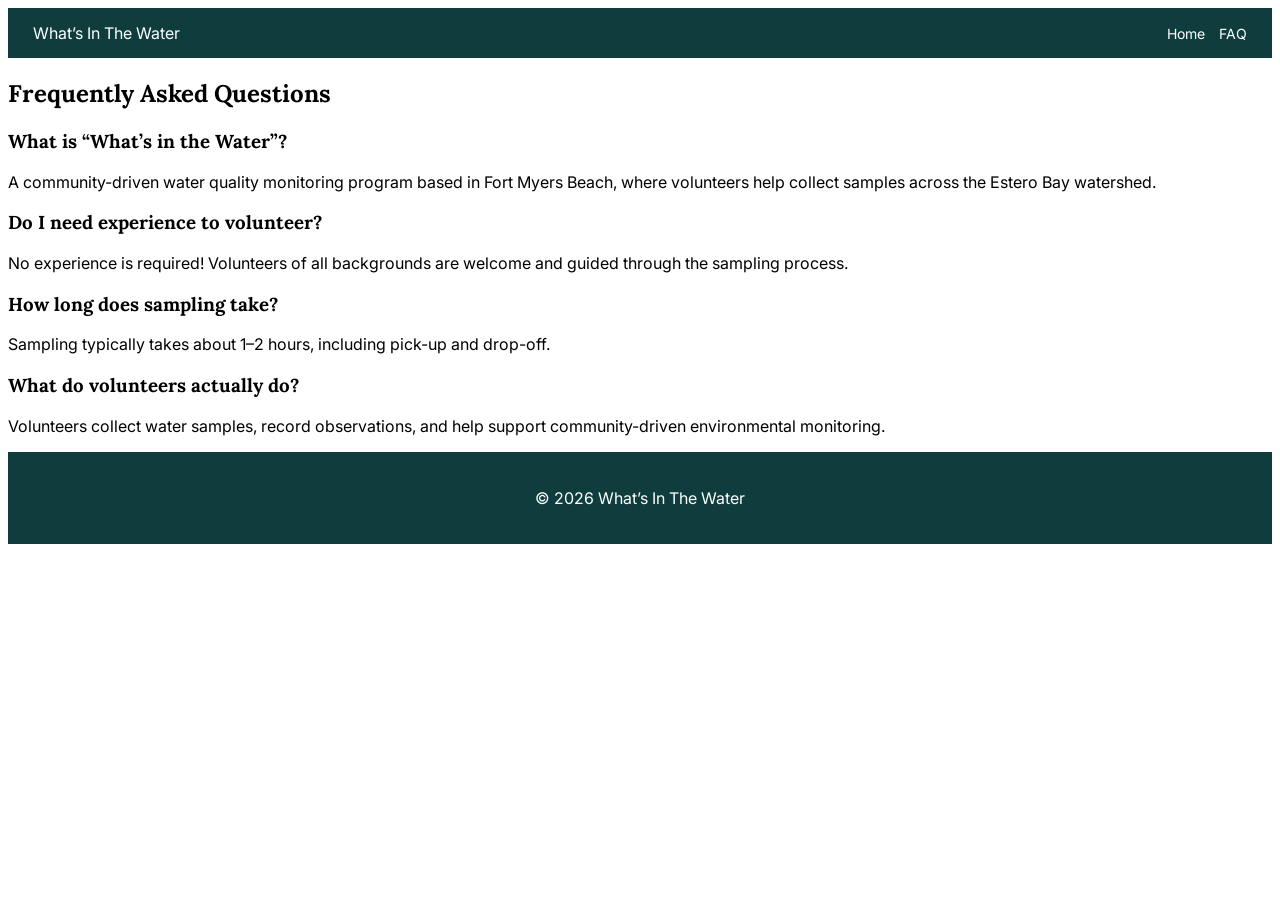
==== faq.html @ 21f3f3b5 "Create faq.html" ====
<!DOCTYPE html>
<html lang="en">
<head>
  <meta charset="UTF-8">
  <meta name="viewport" content="width=device-width, initial-scale=1.0">
  <title>FAQ | What's in the Water?</title>

  <!-- SAME FONTS + STYLES -->
  <link href="https://fonts.googleapis.com/css2?family=Inter:wght@400;600&family=Lora:wght@500;600&display=swap" rel="stylesheet">
  <link rel="stylesheet" href="styles.css">
</head>

<body>

<header class="nav">
  <div class="logo">What’s In The Water</div>
  <nav>
    <a href="index.html">Home</a>
    <a href="faq.html">FAQ</a>
  </nav>
</header>

<section class="faq-container">
  <h1>Frequently Asked Questions</h1>

  <div class="faq-item">
    <h3>What is “What’s in the Water”?</h3>
    <p>
      A community-driven water quality monitoring program based in Fort Myers Beach,
      where volunteers help collect samples across the Estero Bay watershed.
    </p>
  </div>

  <div class="faq-item">
    <h3>Do I need experience to volunteer?</h3>
    <p>
      No experience is required! Volunteers of all backgrounds are welcome and guided
      through the sampling process.
    </p>
  </div>

  <div class="faq-item">
    <h3>How long does sampling take?</h3>
    <p>
      Sampling typically takes about 1–2 hours, including pick-up and drop-off.
    </p>
  </div>

  <div class="faq-item">
    <h3>What do volunteers actually do?</h3>
    <p>
      Volunteers collect water samples, record observations, and help support
      community-driven environmental monitoring.
    </p>
  </div>

</section>

<footer>
  <p>© 2026 What’s In The Water</p>
</footer>

</body>
</html>
---- styles.css ----
body {
  font-family: 'Inter', Arial, sans-serif;
}

h1, h2, h3 {
  font-family: 'Lora', serif;
}

.nav {
  display: flex;
  justify-content: space-between;
  padding: 15px 25px;
  background: #0f3d3e;
  color: white;
  position: sticky;
  top: 0;
}

.nav a {
  color: white;
  margin-left: 10px;
  text-decoration: none;
  font-size: 14px;
}

.hero {
  height: 80vh;
  display: flex;
  align-items: center;
  justify-content: center;
  text-align: center;
  color: white;
  background:
    linear-gradient(rgba(15,61,62,0.6), rgba(15,61,62,0.85)),
    url("hero.jpg") center/cover;
}

.hero h1 {
  font-size: 3.5rem;
  letter-spacing: 1px;
}

.hero h1 {
  animation: fadeIn 1.5s ease-in-out;
}

@keyframes fadeIn {
  from { opacity: 0; transform: translateY(20px); }
  to { opacity: 1; transform: translateY(0); }
}

.hero p {
  font-size: 18px;
  max-width: 600px;
  margin: 10px auto;
}

.hero-buttons {
  margin-top: 15px;
}

.btn {
  padding: 10px 15px;
  margin: 5px;
  border-radius: 6px;
  display: inline-block;
  text-decoration: none;
  transition: all 0.2s ease;
}

.btn:hover {
  transform: scale(1.05);
  opacity: 0.9;
}

.primary {
  background: #5aa897;
  color: white;
}

.secondary {
  background: white;
  color: #0f3d3e;
}

.section {
  padding: 70px 20px;
  max-width: 1000px;
  margin: auto;
}

.highlight {
  background: #dcebe7;
  text-align: center;
}

.grid {
  display: grid;
  grid-template-columns: repeat(auto-fit, minmax(180px, 1fr));
  gap: 12px;
}

.grid .card:not(:has(iframe)) {
  display: flex;
  flex-direction: column;
  align-items: center;
}

.card {
  background: white;
  padding: 20px;
  border-radius: 10px;
  box-shadow: 0 4px 10px rgba(0,0,0,0.05);
  text-align: center;
}

.card:hover {
  transform: translateY(-5px);
  box-shadow: 0 10px 25px rgba(0,0,0,0.15);
}

.gallery {
  display: grid;
  grid-template-columns: repeat(auto-fit, minmax(150px, 1fr));
  gap: 10px;
}

.gallery img {
  width: 100%;
  height: 180px;
  object-fit: cover;
  border-radius: 10px;
  transition: 0.3s;
}

.gallery img:hover {
  transform: scale(1.05);
}

.partners {
  display: grid;
  gap: 10px;
}

footer {
  text-align: center;
  padding: 20px;
  background: #0f3d3e;
  color: white;
}

.sponsors {
  background: #ffffff;
  padding: 40px 20px;
  text-align: center;
}

.sponsors h3 {
  font-size: 16px;
  letter-spacing: 1px;
  color: #6b7c7d;
  margin-bottom: 20px;
  text-transform: uppercase;
}

.sponsor-logos {
  display: flex;
  justify-content: center;
  align-items: center;
  gap: 50px;
  flex-wrap: wrap;
}


.sponsor-logos img {
  max-height: 80px;
  max-width: 250px;
  object-fit: contain;
}

.sponsor-logos img:hover {
  opacity: 1;
  transform: scale(1.05);
}

.facts {
  display: grid;
  grid-template-columns: repeat(auto-fit, minmax(180px, 1fr));
  gap: 15px;
  max-width: 1000px;
  margin: 20px auto;
  padding: 0 20px;
}

.facts div {
  background: #0f3d3e;
  color: white;
  padding: 25px;
  border-radius: 12px;
  text-align: center;
}


.facts h2 {
  font-size: 28px;
  margin: 0;
}

.facts p {
  margin: 5px 0 0;
  font-size: 14px;
}

.carousel {
  position: relative;
  max-width: 500px;
  margin: 30px auto;
  overflow: hidden;
  border-radius: 10px;
}

.carousel-track {
  display: flex;
  transition: transform 0.4s ease;
  z-index: 1;
}

.slide {
  flex: 0 0 100%;
  display: flex;
  justify-content: center;
  align-items: center;
  background: #000;
}

.carousel-track img {
  max-width: 100%;
  height: auto;
  display: block;
  margin: 0 auto;
}

/* buttons */
.prev, .next {
  position: absolute;
  top: 50%;
  transform: translateY(-50%);
  background: rgba(0,0,0,0.5);
  color: white;
  border: none;
  padding: 8px 12px;
  cursor: pointer;
  font-size: 18px;
  border-radius: 5px;
  z-index: 10;
}

.prev { left: 5px; }
.next { right: 5px; }

.card {
  background: white;
  padding: 20px;
  border-radius: 10px;
  box-shadow: 0 4px 10px rgba(0,0,0,0.05);
}

/* Section Background Alternation */
.section:nth-of-type(even) {
  background: #ffffff;
}

.section:nth-of-type(odd) {
  background: #f0f4f3;
}

iframe {
  display: block;
  width: 100%;
}

.card iframe {
  width: 100%;
  height: 450px;
  border-radius: 10px;
}
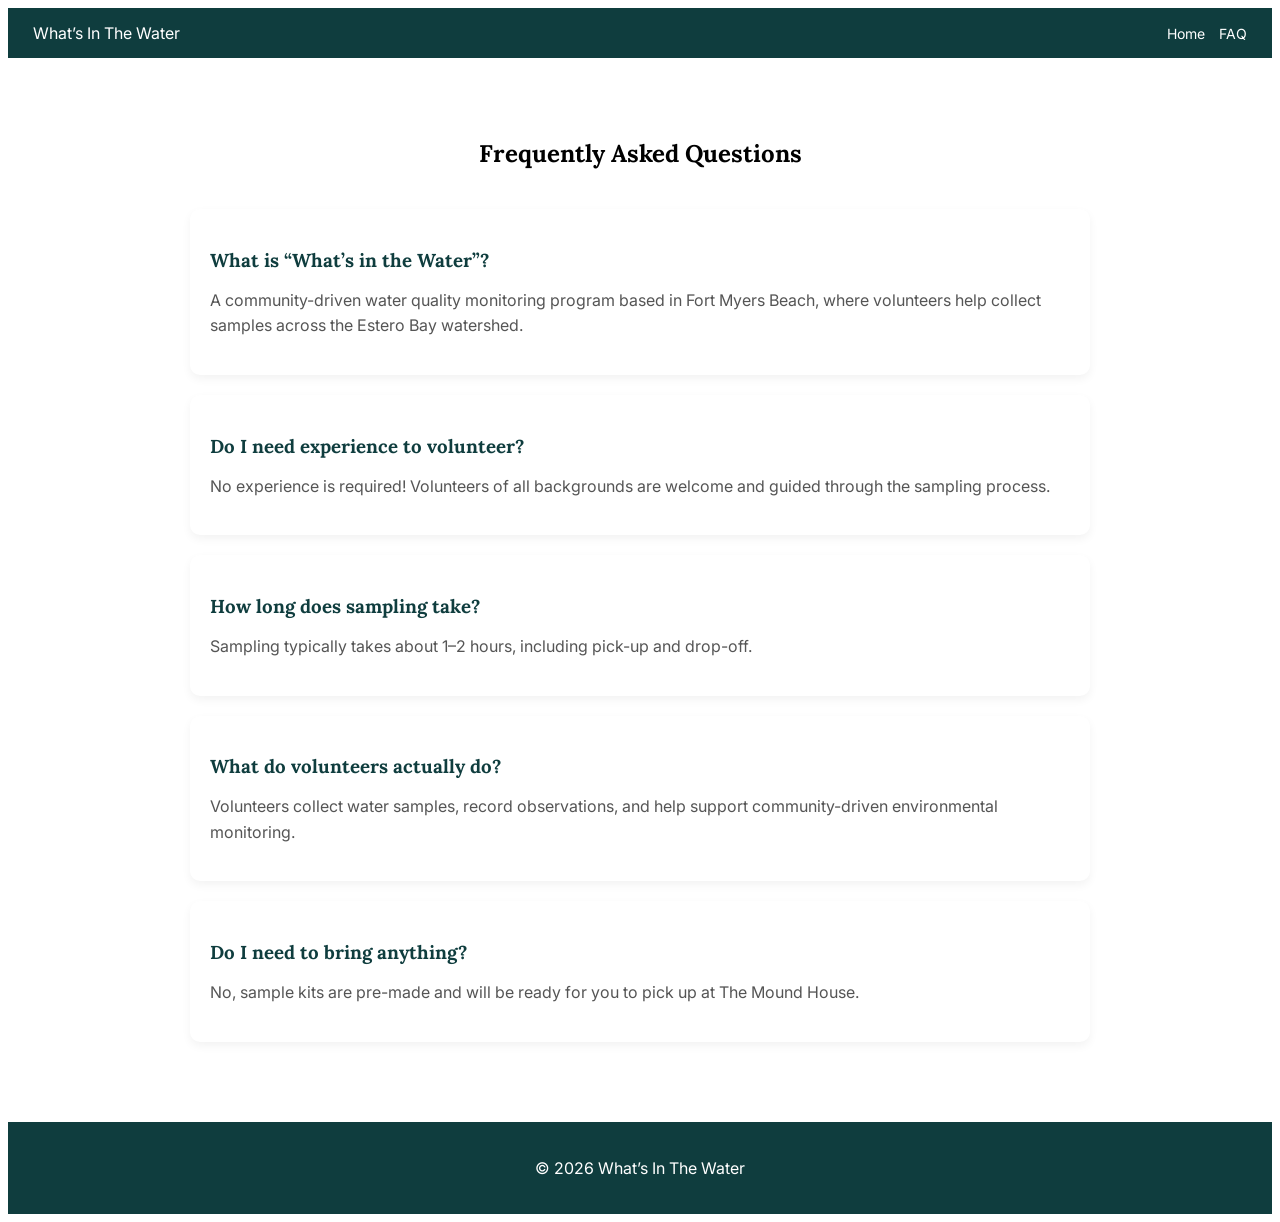
==== commit 2dbdb157: "Update faq.html" ====
--- a/faq.html
+++ b/faq.html
@@ -54,6 +54,13 @@
     </p>
   </div>
 
+    <div class="faq-item">
+    <h3>Do I need to bring anything?</h3>
+    <p>
+      No, sample kits are pre-made and will be ready for you to pick up at The Mound House.
+    </p>
+  </div>
+
 </section>
 
 <footer>
--- a/styles.css
+++ b/styles.css
@@ -284,3 +284,33 @@
   height: 450px;
   border-radius: 10px;
 }
+
+/* FAQ PAGE */
+.faq-container {
+  max-width: 900px;
+  margin: 80px auto;
+  padding: 0 20px;
+}
+
+.faq-container h1 {
+  text-align: center;
+  margin-bottom: 40px;
+}
+
+.faq-item {
+  background: white;
+  padding: 20px;
+  margin-bottom: 20px;
+  border-radius: 10px;
+  box-shadow: 0 4px 10px rgba(0,0,0,0.05);
+}
+
+.faq-item h3 {
+  color: #0f3d3e;
+  margin-bottom: 10px;
+}
+
+.faq-item p {
+  color: #555;
+  line-height: 1.6;
+}
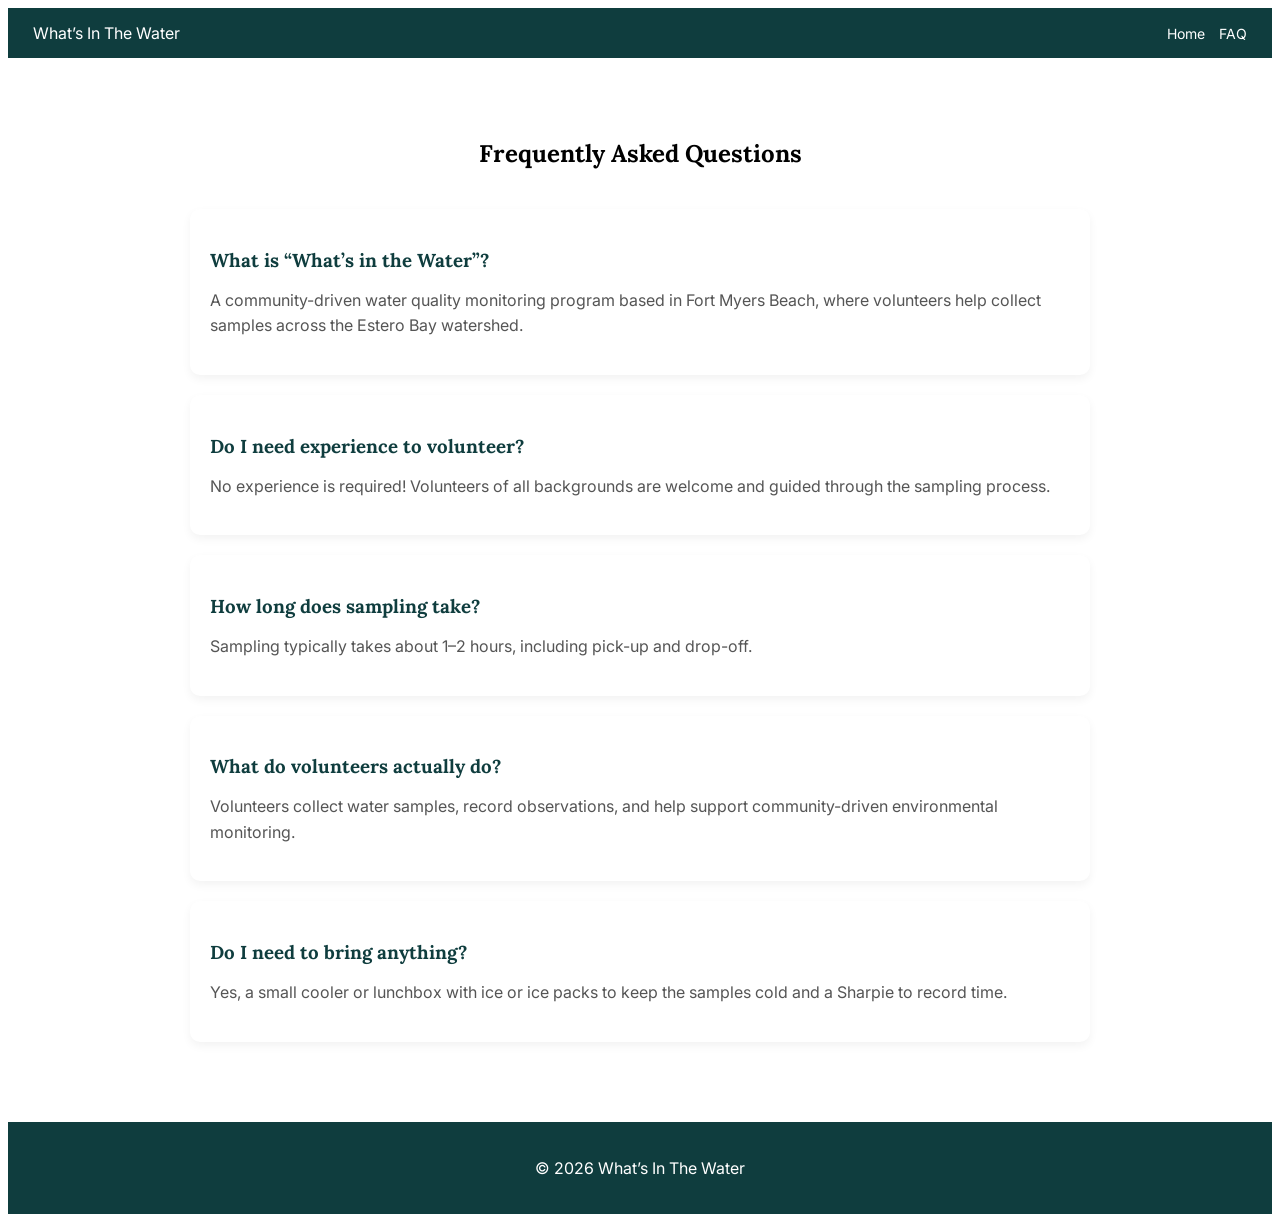
==== commit 80ace39a: "Update faq.html" ====
--- a/faq.html
+++ b/faq.html
@@ -57,7 +57,7 @@
     <div class="faq-item">
     <h3>Do I need to bring anything?</h3>
     <p>
-      No, sample kits are pre-made and will be ready for you to pick up at The Mound House.
+      Yes, a small cooler or lunchbox with ice or ice packs to keep the samples cold and a Sharpie to record time.
     </p>
   </div>
 
--- a/styles.css
+++ b/styles.css
@@ -9,6 +9,7 @@
 .nav {
   display: flex;
   justify-content: space-between;
+  align-items: center;
   padding: 15px 25px;
   background: #0f3d3e;
   color: white;
@@ -96,8 +97,9 @@
 
 .grid {
   display: grid;
-  grid-template-columns: repeat(auto-fit, minmax(180px, 1fr));
-  gap: 12px;
+  grid-template-columns: repeat(auto-fit, minmax(200px, 1fr));
+  gap: 20px;
+  justify-items: center;
 }
 
 .grid .card:not(:has(iframe)) {
@@ -114,9 +116,9 @@
   text-align: center;
 }
 
-.card:hover {
+.flip-card:hover {
   transform: translateY(-5px);
-  box-shadow: 0 10px 25px rgba(0,0,0,0.15);
+  transition: transform 0.2s ease;
 }
 
 .gallery {
@@ -314,3 +316,99 @@
   color: #555;
   line-height: 1.6;
 }
+
+/* HAMBURGER MENU */
+.menu-toggle {
+  display: none;
+  font-size: 24px;
+  cursor: pointer;
+}
+
+/* ALWAYS HAMBURGER NAV */
+
+.menu-toggle {
+  display: block;
+  font-size: 26px;
+  cursor: pointer;
+  color: white;
+}
+
+/* Hide menu by default */
+#nav-links {
+  display: none;
+  flex-direction: column;
+  position: absolute;
+  top: 60px;
+  right: 20px;
+  width: 220px;
+  background: #0f3d3e;
+  border-radius: 10px;
+  padding: 10px 0;
+  box-shadow: 0 10px 25px rgba(0,0,0,0.2);
+}
+
+/* Show when clicked */
+#nav-links.active {
+  display: flex;
+}
+
+/* Style each link */
+#nav-links a {
+  padding: 12px 20px;
+  text-align: left;
+}
+
+/* OPTIONAL: hover effect */
+#nav-links a:hover {
+  background: rgba(255,255,255,0.1);
+}
+
+/* FLIP CARDS */
+.flip-card {
+  perspective: 1000px;
+  width: 100%;
+  max-width: 220px;
+  margin: auto;
+}
+
+.flip-inner {
+  position: relative;
+  width: 100%;
+  height: 130px;
+  transition: transform 0.5s ease;
+  transform-style: preserve-3d;
+}
+
+.flip-card:hover .flip-inner {
+  transform: rotateY(180deg);
+}
+
+.flip-front,
+.flip-back {
+  position: absolute;
+  width: 100%;
+  height: 100%;
+  padding: 15px;
+  border-radius: 10px;
+  backface-visibility: hidden;
+  display: flex;
+  align-items: center;
+  justify-content: center;
+  text-align: center;
+}
+
+/* FRONT */
+.flip-front {
+  background: white;
+  box-shadow: 0 4px 10px rgba(0,0,0,0.05);
+  font-weight: 600;
+}
+
+/* BACK */
+.flip-back {
+  background: #0f3d3e;
+  color: white;
+  transform: rotateY(180deg);
+  font-size: 13px;
+  line-height: 1.4;
+}
